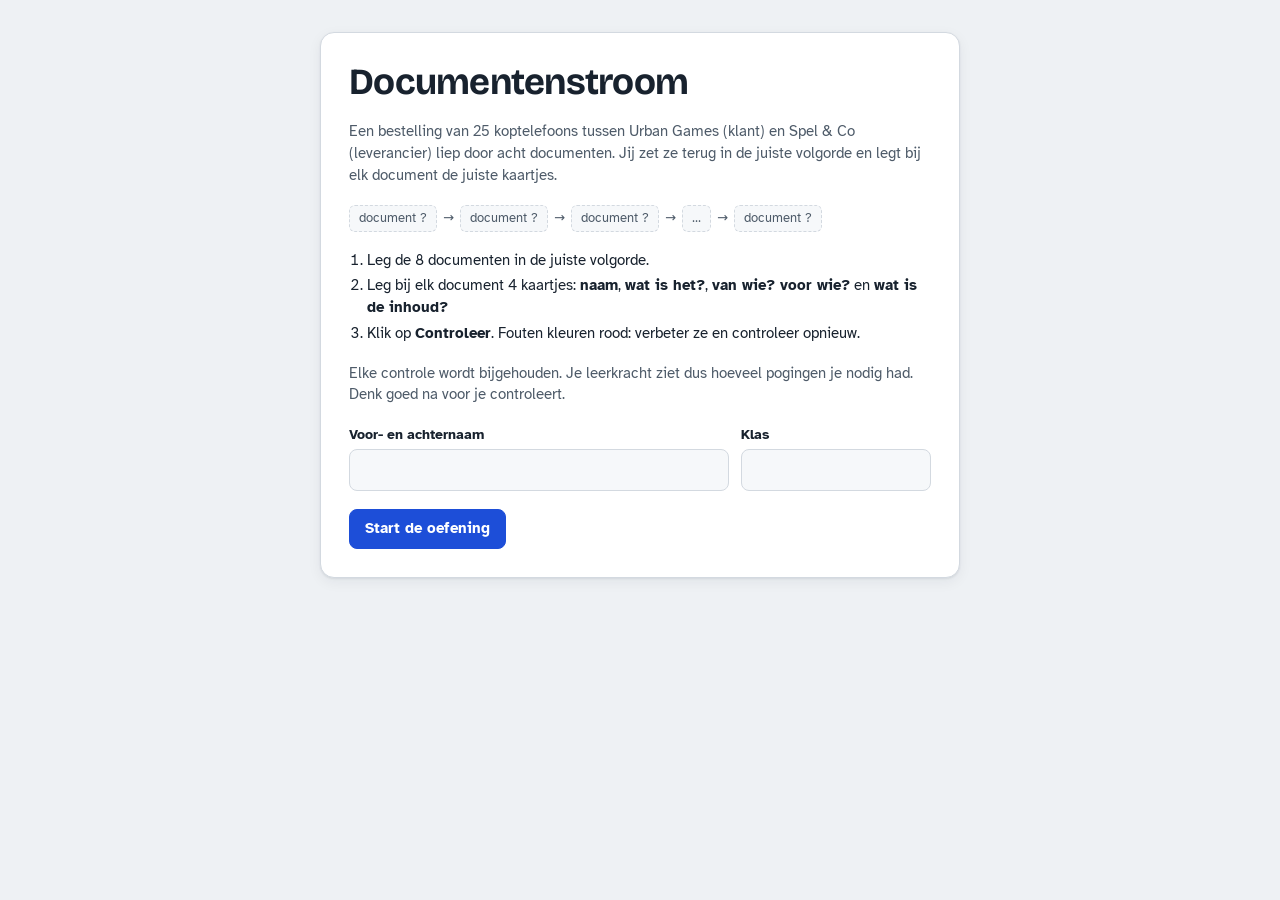
==== index.html @ b7c6a960 "Documentenstroom: evaluatie-app voor leerlingen en leerkrachtoverzicht Leerlingen leggen 8 documente" ====
<!doctype html>
<html lang="nl">
<head>
<meta charset="utf-8">
<meta name="viewport" content="width=device-width, initial-scale=1, viewport-fit=cover">
<title>Documentenstroom</title>
<link rel="preconnect" href="https://fonts.googleapis.com">
<link rel="preconnect" href="https://fonts.gstatic.com" crossorigin>
<link rel="stylesheet" href="https://fonts.googleapis.com/css2?family=Atkinson+Hyperlegible:ital,wght@0,400;0,700;1,400&family=Bricolage+Grotesque:opsz,wght@12..96,600;12..96,800&display=swap">
<link rel="stylesheet" href="css/styles.css">
</head>
<body>

<!-- Startscherm -->
<section id="start" class="screen" hidden>
  <form id="startForm" class="start-card" novalidate>
    <h1>Documentenstroom</h1>
    <p>Een bestelling van 25 koptelefoons tussen Urban Games (klant) en Spel &amp; Co (leverancier) liep door acht documenten. Jij zet ze terug in de juiste volgorde en legt bij elk document de juiste kaartjes.</p>
    <div class="flow-strip" aria-hidden="true">
      <span>document ?</span>→<span>document ?</span>→<span>document ?</span>→<span>…</span>→<span>document ?</span>
    </div>
    <ol class="steps-how">
      <li>Leg de 8 documenten in de juiste volgorde.</li>
      <li>Leg bij elk document 4 kaartjes: <b>naam</b>, <b>wat is het?</b>, <b>van wie? voor wie?</b> en <b>wat is de inhoud?</b></li>
      <li>Klik op <b>Controleer</b>. Fouten kleuren rood: verbeter ze en controleer opnieuw.</li>
    </ol>
    <p>Elke controle wordt bijgehouden. Je leerkracht ziet dus hoeveel pogingen je nodig had. Denk goed na voor je controleert.</p>
    <div id="resumeBox" class="resume" hidden>
      <span id="resumeText"></span>
      <button type="button" class="btn primary" id="resumeBtn">Verder werken</button>
    </div>
    <div class="fields">
      <div class="field">
        <label for="naam">Voor- en achternaam</label>
        <input id="naam" name="naam" autocomplete="name" required>
      </div>
      <div class="field">
        <label for="klas">Klas</label>
        <input id="klas" name="klas" required>
      </div>
    </div>
    <p id="startError" class="form-error" hidden></p>
    <div><button class="btn primary" type="submit" id="startBtn">Start de oefening</button></div>
  </form>
</section>

<!-- Werkblad -->
<div id="work" hidden>
  <header class="topbar">
    <div class="brand">
      <h1>Documentenstroom</h1>
      <small id="who"></small>
    </div>
    <div class="spacer"></div>
    <div class="status">
      <span>Gelegd: <b id="placedCount">0/32</b></span>
      <div class="progress" aria-hidden="true"><span id="progressBar" style="width:0%"></span></div>
      <span>Controle: <b id="attemptCount">0</b></span>
    </div>
    <button class="btn ghost small" type="button" id="handInBtn" hidden>Inleveren</button>
    <button class="btn primary" type="button" id="checkBtn" disabled>Controleer</button>
  </header>

  <main class="workspace" id="workspace">
    <section class="board" aria-label="Documentenstroom">
      <div id="feedback" class="feedback" hidden></div>
      <details class="help" id="help" open>
        <summary>Hoe werkt het?</summary>
        <ol>
          <li><b>Volgorde:</b> sleep een document (of de greep ⠿) naar een andere plaats. Of klik op ⠿ en daarna op de plaats waar het moet komen. De pijltjes werken ook.</li>
          <li><b>Kaartjes:</b> sleep een kaartje uit de stapel naar een vak. Of klik op een kaartje en daarna op een vak (of eerst het vak, dan het kaartje).</li>
          <li>Klik op een document om het groot te bekijken. Met × leg je een kaartje terug op de stapel.</li>
          <li>Kaartjes horen bij hun document: verplaats je een document, dan gaan de kaartjes mee.</li>
        </ol>
      </details>
      <ol class="stream" id="stream"></ol>
    </section>

    <aside class="pool" id="pool" data-drop="pool" aria-label="Stapel kaartjes">
      <div class="pool-head">
        <div class="pool-head-row">
          <h2>Kaartjes</h2>
          <button type="button" class="btn small ghost pool-toggle" id="poolToggle" aria-expanded="true">Verbergen</button>
        </div>
        <div class="tabs" role="tablist" id="tabs"></div>
        <p class="pool-hint" id="poolHint">Kies een kaartje en leg het bij een document.</p>
      </div>
      <div class="pool-list" id="poolList" role="tabpanel"></div>
    </aside>
  </main>
</div>

<!-- Eindscherm -->
<section id="result" class="screen" hidden>
  <div class="result-wrap" id="resultWrap"></div>
</section>

<!-- Vergroot document -->
<div class="modal" id="docModal" hidden>
  <div class="modal-inner" role="dialog" aria-modal="true" aria-labelledby="docModalTitle">
    <div class="modal-bar">
      <strong id="docModalTitle">Document</strong>
      <button class="btn small" type="button" id="docModalClose">Sluiten</button>
    </div>
    <div class="modal-body" id="docModalBody"></div>
  </div>
</div>

<!-- Bevestiging -->
<div class="modal" id="confirmModal" hidden>
  <div class="modal-inner" role="dialog" aria-modal="true" aria-labelledby="confirmTitle">
    <div class="confirm-body">
      <h2 id="confirmTitle">Bevestigen</h2>
      <p id="confirmText"></p>
      <div class="confirm-actions">
        <button class="btn" type="button" id="confirmNo">Annuleren</button>
        <button class="btn primary" type="button" id="confirmYes">Ja</button>
      </div>
    </div>
  </div>
</div>

<div class="toast" id="toast" role="status" hidden></div>

<script src="js/data.js"></script>
<script src="js/core.js"></script>
<script src="js/app.js"></script>
</body>
</html>
---- css/styles.css ----
/* Layout: links de documentenstroom (8 genummerde plaatsen, elk met 4 kaartvakken),
   rechts de stapel kaartjes. Op smallere schermen schuift de stapel onderaan. */
:root {
  --bg: #eef1f4;
  --surface: #ffffff;
  --surface-2: #f6f8fa;
  --line: #d3d9e0;
  --ink: #18222e;
  --ink-2: #4e5b69;
  --accent: #1d4ed8;
  --accent-soft: #dce6fd;

  --t-naam: #334155;   --t-naam-bg: #eef1f5;
  --t-wat: #9a5b00;    --t-wat-bg: #fdf3e1;
  --t-wie: #7c3a8c;    --t-wie-bg: #f6ebf8;
  --t-inhoud: #0f6b63; --t-inhoud-bg: #e3f4f1;

  --ok: #157f3b;  --ok-bg: #e2f5e8;
  --bad: #c0262d; --bad-bg: #fde8e8;
  --warn: #a85d00; --warn-bg: #fff1dc;

  --paper: #ffffff;
  --paper-ink: #1a1a1a;
  --paper-fill: #1f5fbf;
  --paper-head: #f26b3a;

  --f-display: "Bricolage Grotesque", "Segoe UI", system-ui, sans-serif;
  --f-body: "Atkinson Hyperlegible", "Segoe UI", system-ui, sans-serif;
  --f-doc: Calibri, Carlito, "Segoe UI", Arial, sans-serif;

  --r: 10px;
  --shadow: 0 1px 2px rgba(20, 30, 45, .08), 0 4px 14px rgba(20, 30, 45, .06);
}
@media (prefers-color-scheme: dark) {
  :root:not([data-theme="light"]) {
    --bg: #11161d; --surface: #19202a; --surface-2: #1f2834; --line: #2e3a49;
    --ink: #e6ebf1; --ink-2: #9daabb; --accent: #7aa2ff; --accent-soft: #23345c;
    --t-naam: #c4cedb; --t-naam-bg: #252e3a;
    --t-wat: #f2b65a; --t-wat-bg: #3a2c14;
    --t-wie: #d7a2e6; --t-wie-bg: #34233b;
    --t-inhoud: #6fd3c6; --t-inhoud-bg: #163430;
    --ok: #5ed38a; --ok-bg: #173323; --bad: #ff8a8f; --bad-bg: #3d1c1f; --warn: #f2b65a; --warn-bg: #3a2c14;
    --shadow: 0 1px 2px rgba(0,0,0,.4), 0 4px 14px rgba(0,0,0,.3);
    color-scheme: dark;
  }
}
:root[data-theme="dark"] {
  --bg: #11161d; --surface: #19202a; --surface-2: #1f2834; --line: #2e3a49;
  --ink: #e6ebf1; --ink-2: #9daabb; --accent: #7aa2ff; --accent-soft: #23345c;
  --t-naam: #c4cedb; --t-naam-bg: #252e3a;
  --t-wat: #f2b65a; --t-wat-bg: #3a2c14;
  --t-wie: #d7a2e6; --t-wie-bg: #34233b;
  --t-inhoud: #6fd3c6; --t-inhoud-bg: #163430;
  --ok: #5ed38a; --ok-bg: #173323; --bad: #ff8a8f; --bad-bg: #3d1c1f; --warn: #f2b65a; --warn-bg: #3a2c14;
  --shadow: 0 1px 2px rgba(0,0,0,.4), 0 4px 14px rgba(0,0,0,.3);
  color-scheme: dark;
}

* { box-sizing: border-box; }
html, body { margin: 0; }
body {
  background: var(--bg);
  color: var(--ink);
  font: 15px/1.45 var(--f-body);
  -webkit-font-smoothing: antialiased;
}
h1, h2, h3 { font-family: var(--f-display); line-height: 1.15; text-wrap: balance; margin: 0; }
button { font: inherit; color: inherit; }
:focus-visible { outline: 3px solid var(--accent); outline-offset: 2px; }
[hidden] { display: none !important; }

/* ---------- knoppen ---------- */
.btn {
  display: inline-flex; align-items: center; gap: .45em;
  padding: .55em 1em; border-radius: 8px; border: 1px solid var(--line);
  background: var(--surface); cursor: pointer; font-weight: 700; white-space: nowrap;
}
.btn:hover { border-color: var(--ink-2); }
.btn.primary { background: var(--accent); border-color: var(--accent); color: #fff; }
:root[data-theme="dark"] .btn.primary { color: #0b1020; }
@media (prefers-color-scheme: dark) { :root:not([data-theme="light"]) .btn.primary { color: #0b1020; } }
.btn.primary:disabled { opacity: .45; cursor: not-allowed; }
.btn.ghost { background: transparent; }
.btn.small { padding: .3em .7em; font-size: .87em; }

/* ---------- topbalk ---------- */
.topbar {
  position: sticky; top: env(safe-area-inset-top, 0px); z-index: 30;
  display: flex; flex-wrap: wrap; align-items: center; gap: 12px 20px;
  padding: 10px 16px; background: var(--surface); border-bottom: 1px solid var(--line);
}
.brand { display: flex; flex-direction: column; min-width: 0; }
.brand h1 { font-size: 1.25rem; letter-spacing: -.01em; }
.brand small { color: var(--ink-2); font-size: .82rem; }
.topbar .spacer { flex: 1; }
.status { display: flex; align-items: center; gap: 14px; flex-wrap: wrap; font-size: .9rem; color: var(--ink-2); }
.status b { color: var(--ink); font-variant-numeric: tabular-nums; }
.progress { width: 120px; height: 8px; border-radius: 99px; background: var(--surface-2); border: 1px solid var(--line); overflow: hidden; }
.progress > span { display: block; height: 100%; background: var(--accent); transition: width .25s; }

/* ---------- startscherm ---------- */
.screen { padding-block: 32px; padding-inline: 16px; }
.start-card {
  max-width: 640px; margin: 0 auto; background: var(--surface); border: 1px solid var(--line);
  border-radius: 14px; padding: 28px; box-shadow: var(--shadow); display: grid; gap: 18px;
}
.start-card h1 { font-size: clamp(1.7rem, 4vw, 2.3rem); letter-spacing: -.02em; }
.start-card p { margin: 0; color: var(--ink-2); max-width: 60ch; }
.flow-strip { display: flex; flex-wrap: wrap; gap: 6px; align-items: center; font-size: .82rem; color: var(--ink-2); }
.flow-strip span { padding: 3px 9px; border: 1px dashed var(--line); border-radius: 6px; background: var(--surface-2); }
.fields { display: grid; grid-template-columns: 2fr 1fr; gap: 12px; }
.field { display: grid; gap: 4px; }
.field label { font-weight: 700; font-size: .9rem; }
.field input, textarea {
  font: inherit; padding: .6em .75em; border-radius: 8px; border: 1px solid var(--line);
  background: var(--surface-2); color: var(--ink); width: 100%;
}
.steps-how { margin: 0; padding-left: 1.2em; display: grid; gap: 4px; color: var(--ink); }
.resume { padding: 12px 14px; border-radius: 10px; background: var(--accent-soft); display: flex; flex-wrap: wrap; gap: 10px; align-items: center; justify-content: space-between; }
.form-error { color: var(--bad); font-weight: 700; margin: 0; }

/* ---------- werkblad ---------- */
.workspace {
  display: grid; grid-template-columns: minmax(0, 1fr) 360px; gap: 20px;
  padding-block: 18px 40px; padding-inline: 16px; max-width: 1600px; margin: 0 auto;
}
.board { min-width: 0; display: grid; gap: 14px; align-content: start; }

.feedback {
  border-radius: var(--r); padding: 12px 16px; border: 1px solid var(--line); background: var(--surface);
  display: flex; flex-wrap: wrap; gap: 8px 16px; align-items: center; justify-content: space-between;
}
.feedback.good { background: var(--ok-bg); border-color: var(--ok); }
.feedback.bad { background: var(--bad-bg); border-color: var(--bad); }
.feedback p { margin: 0; }

.help { background: var(--surface); border: 1px solid var(--line); border-radius: var(--r); padding: 10px 16px; }
.help summary { cursor: pointer; font-weight: 700; }
.help ol { margin: 8px 0 4px; padding-left: 1.3em; display: grid; gap: 3px; }

.stream { list-style: none; margin: 0; padding: 0; display: grid; gap: 12px; counter-reset: none; }
.row {
  display: grid; grid-template-columns: 52px 168px minmax(0, 1fr); gap: 14px;
  background: var(--surface); border: 1px solid var(--line); border-radius: 12px; padding: 12px;
  position: relative;
}
.row.drop-hover { outline: 3px dashed var(--accent); outline-offset: 2px; }
.row.selected { border-color: var(--accent); box-shadow: 0 0 0 2px var(--accent); }
.row.pos-ok .slot-no { background: var(--ok); color: #fff; border-color: var(--ok); }
.row.pos-bad .slot-no { background: var(--bad); color: #fff; border-color: var(--bad); }

.slot { display: flex; flex-direction: column; align-items: center; gap: 6px; }
.slot-no {
  width: 40px; height: 40px; border-radius: 50%; display: grid; place-items: center;
  font: 800 1.15rem var(--f-display); border: 2px solid var(--line); background: var(--surface-2);
  font-variant-numeric: tabular-nums;
}
.grip {
  width: 40px; min-height: 40px; border-radius: 8px; border: 1px solid var(--line); background: var(--surface-2);
  cursor: grab; display: grid; place-items: center; touch-action: none; font-size: 1.1rem; line-height: 1;
}
.grip:hover { border-color: var(--ink-2); }
.arrow { width: 40px; border: 1px solid var(--line); background: transparent; border-radius: 6px; cursor: pointer; padding: 2px 0; color: var(--ink-2); }
.arrow:disabled { opacity: .3; cursor: default; }

.docbox { display: grid; gap: 8px; align-content: start; }
.thumb {
  display: block; width: 168px; height: 226px; overflow: hidden; position: relative; padding: 0;
  border: 1px solid var(--line); border-radius: 6px; background: var(--paper); cursor: zoom-in;
}
.thumb .paper { transform: scale(.2625); transform-origin: top left; pointer-events: none; }
.thumb .zoom-hint {
  position: absolute; right: 6px; bottom: 6px; background: rgba(15, 23, 42, .78); color: #fff;
  font-size: .72rem; padding: 2px 7px; border-radius: 99px;
}

.zones { display: grid; grid-template-columns: repeat(3, minmax(0, 1fr)); gap: 10px; align-content: start; }

.zone {
  border: 2px dashed var(--line); border-radius: 9px; min-height: 64px; display: flex; flex-direction: column;
  background: var(--surface-2);
}
.zone.naam { min-height: 46px; }
.zone .zone-empty {
  flex: 1; display: flex; align-items: center; justify-content: center; gap: 6px; padding: 8px;
  background: transparent; border: 0; cursor: pointer; color: var(--ink-2); font-size: .82rem; text-align: center;
  border-radius: 7px;
}
.zone .zone-empty:hover { background: var(--accent-soft); color: var(--ink); }
.zone.filled { border-style: solid; border-color: transparent; background: transparent; }
.zone.target { border-color: var(--accent); background: var(--accent-soft); }
.zone.drop-hover { border-color: var(--accent); border-style: solid; background: var(--accent-soft); }
.zone.ok .card { box-shadow: 0 0 0 2px var(--ok); }
.zone.bad .card { box-shadow: 0 0 0 2px var(--bad); }
.zone .mark { font-size: .78rem; font-weight: 700; padding: 2px 4px 0; }
.zone.ok .mark { color: var(--ok); }
.zone.bad .mark { color: var(--bad); }

/* ---------- kaartjes ---------- */
.card {
  display: block; width: 100%; text-align: left; cursor: grab; padding: 8px 10px 9px;
  border-radius: 8px; border: 1px solid var(--line); background: var(--surface); box-shadow: var(--shadow);
  font-size: .84rem; line-height: 1.35; position: relative; touch-action: manipulation;
}
.card:hover { border-color: var(--ink-2); }
.card.selected { box-shadow: 0 0 0 3px var(--accent); border-color: var(--accent); }
.card .chip {
  display: inline-block; font-size: .68rem; font-weight: 700; letter-spacing: .05em; text-transform: uppercase;
  padding: 1px 7px; border-radius: 99px; margin-bottom: 4px;
}
.card p { margin: 0 0 .35em; }
.card p:last-child { margin-bottom: 0; }
.card ul { margin: .2em 0 .4em; padding-left: 1.1em; }
.card ul.steps { list-style: none; padding-left: 0; }
.card ul.steps li { margin: 1px 0; }
.card.t-naam { font: 700 1rem var(--f-display); padding: 9px 12px; }
.card.t-naam .chip { display: none; }
.t-naam .chip, .chip.t-naam { background: var(--t-naam-bg); color: var(--t-naam); }
.t-wat .chip, .chip.t-wat { background: var(--t-wat-bg); color: var(--t-wat); }
.t-wie .chip, .chip.t-wie { background: var(--t-wie-bg); color: var(--t-wie); }
.t-inhoud .chip, .chip.t-inhoud { background: var(--t-inhoud-bg); color: var(--t-inhoud); }
.card.t-wat { border-left: 4px solid var(--t-wat); }
.card.t-wie { border-left: 4px solid var(--t-wie); }
.card.t-inhoud { border-left: 4px solid var(--t-inhoud); }
.card.t-naam { border-left: 4px solid var(--t-naam); }
.zone .card { box-shadow: none; }
.zone .card .remove {
  position: absolute; top: 4px; right: 4px; width: 22px; height: 22px; border-radius: 50%;
  border: 1px solid var(--line); background: var(--surface); font-size: .8rem; line-height: 1; cursor: pointer;
  display: grid; place-items: center; color: var(--ink-2);
}
.zone .card.t-naam .remove { top: 50%; transform: translateY(-50%); }

/* ---------- stapel ---------- */
.pool {
  position: sticky; top: calc(env(safe-area-inset-top, 0px) + 76px); align-self: start;
  max-height: calc(100vh - 96px); display: flex; flex-direction: column;
  background: var(--surface); border: 1px solid var(--line); border-radius: 12px; overflow: hidden;
}
.pool.drop-hover { outline: 3px dashed var(--accent); }
.pool-head { padding: 12px 14px 8px; border-bottom: 1px solid var(--line); display: grid; gap: 8px; }
.pool-head h2 { font-size: 1.05rem; }
.pool-head .pool-toggle { display: none; }
.tabs { display: grid; grid-template-columns: repeat(4, 1fr); gap: 4px; }
.tab {
  border: 1px solid var(--line); background: var(--surface-2); border-radius: 7px; padding: 5px 4px;
  cursor: pointer; font-size: .78rem; font-weight: 700; display: grid; justify-items: center; gap: 1px; line-height: 1.15;
}
.tab .count { font-variant-numeric: tabular-nums; font-size: .74rem; color: var(--ink-2); font-weight: 400; }
.tab[aria-selected="true"] { border-color: var(--accent); background: var(--accent-soft); }
.tab.t-naam[aria-selected="true"] { border-color: var(--t-naam); }
.tab.t-wat[aria-selected="true"] { border-color: var(--t-wat); }
.tab.t-wie[aria-selected="true"] { border-color: var(--t-wie); }
.tab.t-inhoud[aria-selected="true"] { border-color: var(--t-inhoud); }
.pool-hint { font-size: .8rem; color: var(--ink-2); margin: 0; }
.pool-list { overflow-y: auto; padding: 12px 14px 16px; display: grid; gap: 10px; align-content: start; flex: 1; }
.pool-empty { color: var(--ink-2); font-size: .9rem; text-align: center; padding: 20px 8px; }

/* ---------- slepen ---------- */
.drag-ghost {
  position: fixed; z-index: 100; pointer-events: none; opacity: .92; transform: rotate(-1.5deg);
  box-shadow: 0 12px 30px rgba(0, 0, 0, .25);
}
body.dragging, body.dragging * { cursor: grabbing !important; user-select: none; }
body.dragging .dragging-src { opacity: .35; }

/* ---------- modaal ---------- */
.modal {
  position: fixed; inset: 0; z-index: 80; background: rgba(10, 15, 25, .6);
  display: grid; place-items: center; padding: 16px;
}
.modal-inner {
  background: var(--surface); border-radius: 12px; max-width: 100%; max-height: 100%;
  display: flex; flex-direction: column; overflow: hidden; box-shadow: 0 20px 60px rgba(0,0,0,.35);
}
.modal-bar { display: flex; justify-content: space-between; align-items: center; gap: 12px; padding: 10px 14px; border-bottom: 1px solid var(--line); }
.modal-body { overflow: auto; padding: 16px; background: var(--surface-2); }
.modal-body .paper { margin: 0 auto; box-shadow: var(--shadow); }
.confirm-body { padding: 18px; display: grid; gap: 14px; max-width: 480px; }
.confirm-body p { margin: 0; }
.confirm-actions { display: flex; gap: 10px; justify-content: flex-end; flex-wrap: wrap; }

/* ---------- eindscherm ---------- */
.result-wrap { max-width: 980px; margin: 0 auto; display: grid; gap: 18px; }
.result-head { background: var(--surface); border: 1px solid var(--line); border-radius: 14px; padding: 24px; display: grid; gap: 10px; }
.result-head h1 { font-size: clamp(1.5rem, 3.5vw, 2rem); }
.kpis { display: flex; flex-wrap: wrap; gap: 10px; }
.kpi { border: 1px solid var(--line); border-radius: 10px; padding: 8px 14px; background: var(--surface-2); }
.kpi b { display: block; font: 800 1.35rem var(--f-display); font-variant-numeric: tabular-nums; }
.kpi span { font-size: .8rem; color: var(--ink-2); }
.code-box { background: var(--surface); border: 2px solid var(--accent); border-radius: 14px; padding: 20px; display: grid; gap: 10px; }
.code-box textarea { font: .78rem/1.4 ui-monospace, Consolas, monospace; min-height: 90px; resize: vertical; word-break: break-all; }
.code-actions { display: flex; gap: 10px; flex-wrap: wrap; align-items: center; }
.copied { color: var(--ok); font-weight: 700; }

.matrix-wrap { overflow-x: auto; background: var(--surface); border: 1px solid var(--line); border-radius: 12px; }
table.matrix { border-collapse: collapse; width: 100%; font-size: .88rem; }
.matrix th, .matrix td { padding: 7px 10px; border-bottom: 1px solid var(--line); text-align: left; white-space: nowrap; }
.matrix th { font-size: .76rem; text-transform: uppercase; letter-spacing: .04em; color: var(--ink-2); background: var(--surface-2); }
.matrix td.c, .matrix th.c { text-align: center; }
.pill { display: inline-block; min-width: 2.2em; text-align: center; padding: 1px 8px; border-radius: 99px; font-weight: 700; font-size: .8rem; font-variant-numeric: tabular-nums; }
.pill.good { background: var(--ok-bg); color: var(--ok); }
.pill.ok { background: var(--accent-soft); color: var(--accent); }
.pill.warn { background: var(--warn-bg); color: var(--warn); }
.pill.bad { background: var(--bad-bg); color: var(--bad); }
.pill.none { background: var(--surface-2); color: var(--ink-2); }
.legend { display: flex; flex-wrap: wrap; gap: 10px; font-size: .82rem; color: var(--ink-2); align-items: center; }

/* ---------- toast ---------- */
.toast {
  position: fixed; left: 50%; bottom: calc(20px + env(safe-area-inset-bottom, 0px)); transform: translateX(-50%);
  background: var(--ink); color: var(--bg); padding: 10px 16px; border-radius: 10px; z-index: 120;
  font-weight: 700; max-width: calc(100% - 32px); box-shadow: var(--shadow);
}

/* ---------- documenten (papier, altijd licht) ---------- */
.paper {
  width: 640px; background: var(--paper); color: var(--paper-ink); font: 14px/1.4 var(--f-doc);
  padding: 34px 38px 26px; min-height: 860px; display: flex; flex-direction: column; text-align: left;
}
.paper p { margin: 0 0 .8em; }
.paper .blank { letter-spacing: .05em; color: #555; }
.paper .fill { color: var(--paper-fill); }
.paper .logo { width: 92px; height: auto; }
.paper .sig { height: 52px; width: auto; display: block; margin: 6px 0 2px; }
.paper .doc-head { display: flex; justify-content: space-between; align-items: flex-start; margin-bottom: 18px; }
.paper .doc-title { font-weight: 700; font-size: 16px; display: flex; gap: 14px; align-items: baseline; flex-wrap: wrap; }
.paper .doc-title .fill { font-weight: 400; font-size: 18px; }
.paper .doc-title .sub { flex-basis: 100%; font-weight: 400; font-size: 15px; color: #444; margin-top: -4px; }
.paper .doc-title.xl { font-size: 26px; }
.paper .addr-row { display: flex; justify-content: space-between; align-items: flex-end; gap: 20px; margin-bottom: 20px; }
.paper .addr { font-size: 15px; line-height: 1.45; }
.paper .addr.right { text-align: right; }
.paper .meta-list { display: grid; gap: 2px; margin: 0 0 16px; }
.paper .meta-list div { display: grid; grid-template-columns: 190px 1fr; }
.paper .meta-list .fill { font-size: 16px; }
.paper .small { font-size: 13px; }
.paper .lead { font-size: 17px; font-weight: 600; line-height: 1.3; }
.paper table.t { border-collapse: collapse; width: 100%; margin: 4px 0 14px; font-size: 13px; }
.paper .t th { background: var(--paper-head); color: #1a1a1a; font-weight: 600; padding: 4px 6px; border: 1px solid #555; text-align: center; line-height: 1.2; }
.paper .t td { border: 1px solid #555; padding: 3px 6px; }
.paper .t td.n { text-align: right; }
.paper .t td.c { text-align: center; }
.paper .t td.big { font-size: 17px; text-align: center; }
.paper .t.plain th { background: #fff; border-color: #222; }
.paper .t.mini { width: auto; min-width: 300px; }
.paper .right-block { margin-left: auto; }
.paper .total { display: flex; justify-content: flex-end; gap: 20px; margin: 0 0 14px; font-size: 15px; }
.paper .total.big { font-size: 19px; }
.paper .pay { display: grid; grid-template-columns: 200px 30px 140px; margin: 6px 0 16px auto; border: 1px solid #555; font-size: 14px; }
.paper .pay span:first-child { background: var(--paper-head); padding: 3px 8px; font-weight: 700; }
.paper .pay span, .paper .pay b { padding: 3px 8px; }
.paper .pay b { text-align: right; }
.paper .sign-row { display: grid; grid-template-columns: 1fr 1fr; gap: 20px; margin: 10px 0 16px; padding: 8px 10px; border: 1px solid #ddd; border-radius: 10px; }
.paper .sign-lbl { display: flex; gap: 14px; font-size: 13px; }
.paper .sign-solo { margin: 10px 0 18px; }
.paper .sign-solo .sign-lbl { font-size: 15px; gap: 26px; }
.paper .sign-solo .sig { margin-left: 170px; }
.paper .doc-foot { margin-top: auto; font-size: 12.5px; padding-top: 14px; }
.paper .foot-top { display: flex; justify-content: space-between; border-top: 1.5px solid #333; border-bottom: 1px solid #333; padding: 2px 0; font-size: 14px; }
.paper .foot-grid { display: grid; grid-template-columns: 1fr 1fr; padding-top: 4px; line-height: 1.55; }
.paper .foot-grid .r { text-align: right; }
.paper .mail-head { border-left: 3px solid #c8ccd2; padding: 4px 0 4px 14px; margin: 0 0 22px; line-height: 1.6; }
.paper .mail ul { margin: -.4em 0 .8em; }
.paper .letter-meta { margin-bottom: 20px; line-height: 1.6; }

/* ---------- responsief ---------- */
@media (max-width: 1240px) {
  .workspace { grid-template-columns: minmax(0, 1fr); padding-bottom: 46vh; }
  .pool {
    position: fixed; left: 0; right: 0; bottom: 0; top: auto; z-index: 40; max-height: 44vh;
    border-radius: 14px 14px 0 0; border-bottom: 0; box-shadow: 0 -8px 30px rgba(0,0,0,.15);
    padding-bottom: env(safe-area-inset-bottom, 0px);
  }
  .pool.collapsed { max-height: none; }
  .pool.collapsed .pool-list, .pool.collapsed .pool-hint { display: none; }
  .pool-head .pool-toggle { display: inline-flex; }
  .pool-head-row { display: flex; justify-content: space-between; align-items: center; gap: 8px; }
  .pool-list { grid-template-columns: repeat(auto-fill, minmax(230px, 1fr)); }
  .workspace.pool-collapsed { padding-bottom: 140px; }
}
@media (max-width: 860px) {
  .row { grid-template-columns: 44px minmax(0, 1fr); }
  .row .zones { grid-column: 1 / -1; grid-template-columns: minmax(0, 1fr); }
  .docbox { grid-template-columns: 168px minmax(0, 1fr); align-items: start; }
  .slot-no { width: 34px; height: 34px; font-size: 1rem; }
  .grip, .arrow { width: 34px; }
}
@media (max-width: 520px) {
  .fields { grid-template-columns: 1fr; }
  .docbox { grid-template-columns: minmax(0, 1fr); }
  .thumb { width: 100%; max-width: 168px; }
  .progress { display: none; }
}
@media (prefers-reduced-motion: reduce) {
  * { transition: none !important; animation: none !important; }
}
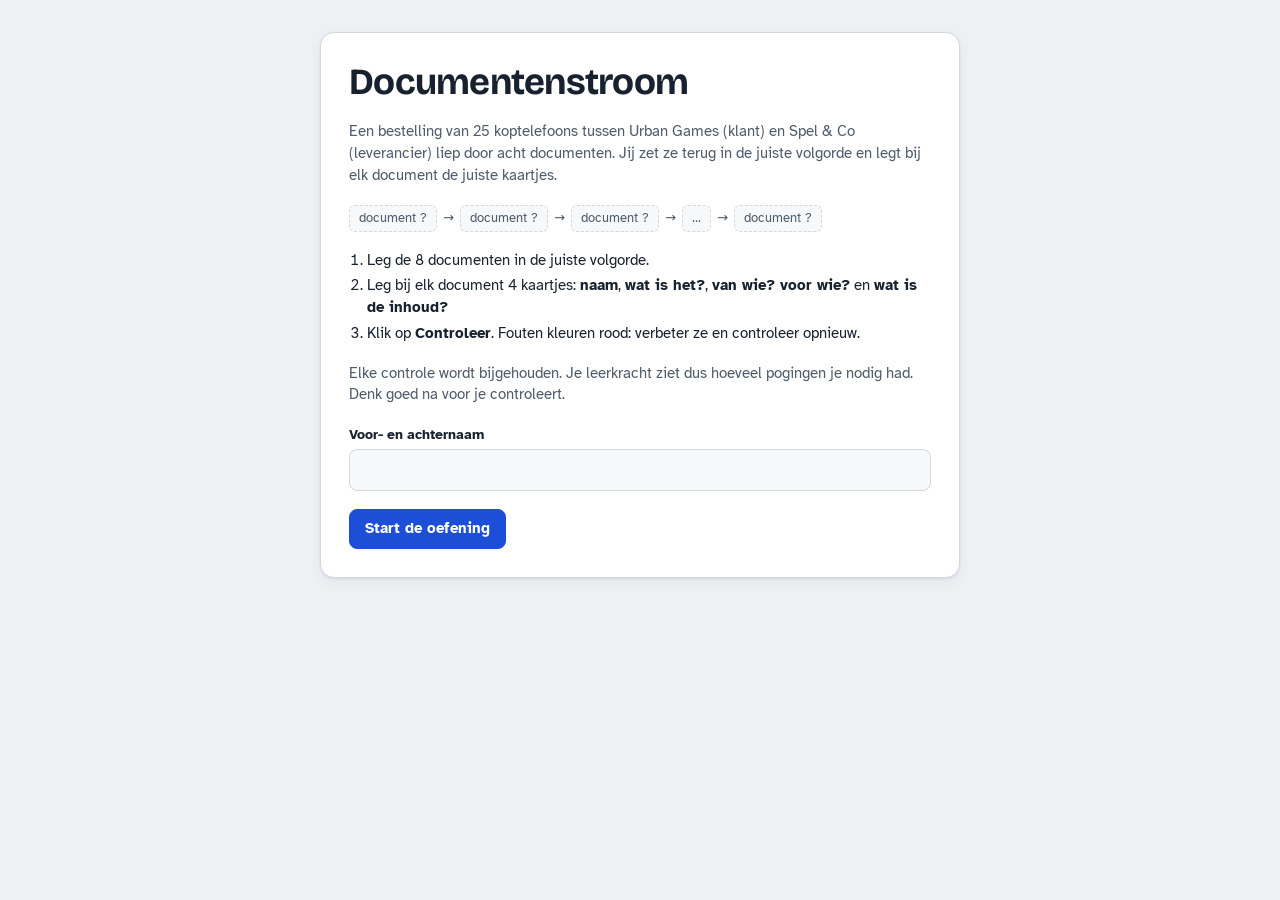
==== commit d3367e40: "Klas weglaten, oud kaartje terug naar stapel, groen kader per juiste categorie - Startscherm vraagt " ====
--- a/index.html
+++ b/index.html
@@ -29,15 +29,9 @@
       <span id="resumeText"></span>
       <button type="button" class="btn primary" id="resumeBtn">Verder werken</button>
     </div>
-    <div class="fields">
-      <div class="field">
-        <label for="naam">Voor- en achternaam</label>
-        <input id="naam" name="naam" autocomplete="name" required>
-      </div>
-      <div class="field">
-        <label for="klas">Klas</label>
-        <input id="klas" name="klas" required>
-      </div>
+    <div class="field">
+      <label for="naam">Voor- en achternaam</label>
+      <input id="naam" name="naam" autocomplete="name" required>
     </div>
     <p id="startError" class="form-error" hidden></p>
     <div><button class="btn primary" type="submit" id="startBtn">Start de oefening</button></div>
--- a/css/styles.css
+++ b/css/styles.css
@@ -248,6 +248,8 @@
 }
 .tab .count { font-variant-numeric: tabular-nums; font-size: .74rem; color: var(--ink-2); font-weight: 400; }
 .tab[aria-selected="true"] { border-color: var(--accent); background: var(--accent-soft); }
+.tabs .tab.all-ok { border: 2px solid var(--ok); background: var(--ok-bg); }
+.tab.all-ok .count { color: var(--ok); font-weight: 700; }
 .tab.t-naam[aria-selected="true"] { border-color: var(--t-naam); }
 .tab.t-wat[aria-selected="true"] { border-color: var(--t-wat); }
 .tab.t-wie[aria-selected="true"] { border-color: var(--t-wie); }
@@ -292,6 +294,16 @@
 .code-box textarea { font: .78rem/1.4 ui-monospace, Consolas, monospace; min-height: 90px; resize: vertical; word-break: break-all; }
 .code-actions { display: flex; gap: 10px; flex-wrap: wrap; align-items: center; }
 .copied { color: var(--ok); font-weight: 700; }
+.code-actions .spacer { flex: 1; }
+.teacher-box { display: grid; gap: 12px; }
+.teacher-box[open] > *:not(summary) { margin-top: 12px; }
+.teacher-box textarea { font: .75rem/1.4 ui-monospace, Consolas, monospace; min-height: 70px; word-break: break-all; }
+.attempts { display: grid; gap: 8px; }
+.attempt { border: 1px solid var(--line); border-radius: 10px; padding: 8px 12px; background: var(--surface-2); }
+.attempt h3 { font-size: .95rem; }
+.attempt ul { margin: 6px 0 0; padding-left: 1.2em; font-size: .86rem; }
+.attempt p { margin: 4px 0 0; color: var(--ok); }
+.muted { color: var(--ink-2); font-size: .85rem; margin: 0; }
 
 .matrix-wrap { overflow-x: auto; background: var(--surface); border: 1px solid var(--line); border-radius: 12px; }
 table.matrix { border-collapse: collapse; width: 100%; font-size: .88rem; }
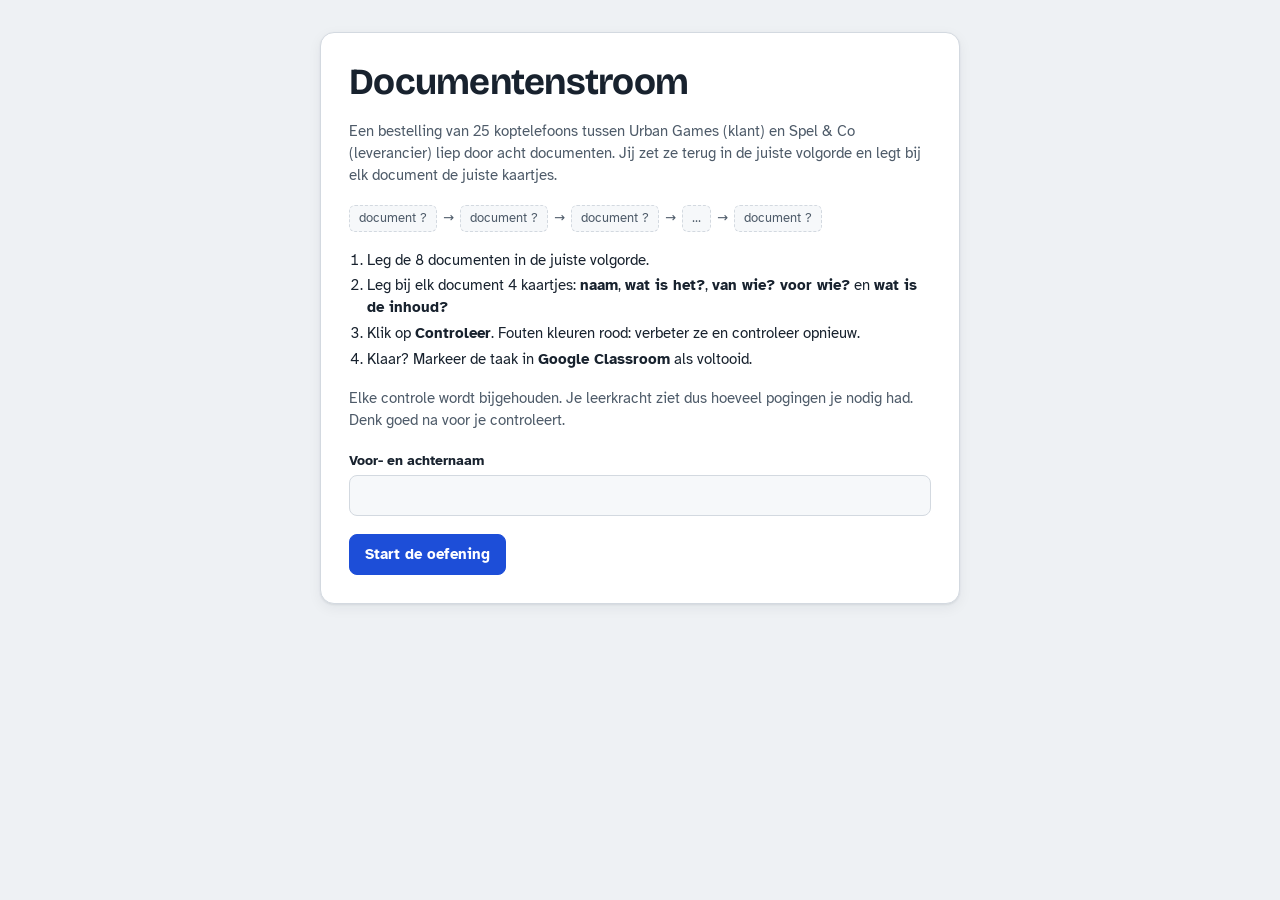
==== commit 7e88eb44: "Eindscherm: link naar de Classroom-taak, geen live vernieuwen meer Co-Authored-By: Claude Opus 5.5 <" ====
--- a/index.html
+++ b/index.html
@@ -23,16 +23,24 @@
       <li>Leg de 8 documenten in de juiste volgorde.</li>
       <li>Leg bij elk document 4 kaartjes: <b>naam</b>, <b>wat is het?</b>, <b>van wie? voor wie?</b> en <b>wat is de inhoud?</b></li>
       <li>Klik op <b>Controleer</b>. Fouten kleuren rood: verbeter ze en controleer opnieuw.</li>
+      <li>Klaar? Markeer de taak in <b>Google Classroom</b> als voltooid.</li>
     </ol>
     <p>Elke controle wordt bijgehouden. Je leerkracht ziet dus hoeveel pogingen je nodig had. Denk goed na voor je controleert.</p>
     <div id="resumeBox" class="resume" hidden>
       <span id="resumeText"></span>
       <button type="button" class="btn primary" id="resumeBtn">Verder werken</button>
     </div>
-    <div class="field">
-      <label for="naam">Voor- en achternaam</label>
-      <input id="naam" name="naam" autocomplete="name" required>
+    <div class="fields">
+      <div class="field">
+        <label for="naam">Voor- en achternaam</label>
+        <input id="naam" name="naam" autocomplete="name" required>
+      </div>
+      <div class="field" id="pinField" hidden>
+        <label for="pin">Pincode (4 cijfers)</label>
+        <input id="pin" name="pin" inputmode="numeric" pattern="[0-9]{4}" maxlength="4" autocomplete="off">
+      </div>
     </div>
+    <p id="pinHelp" class="muted" hidden>Kies zelf een pincode en onthoud ze. Met je naam en pincode kan je later verder werken, ook op een andere computer.</p>
     <p id="startError" class="form-error" hidden></p>
     <div><button class="btn primary" type="submit" id="startBtn">Start de oefening</button></div>
   </form>
@@ -50,6 +58,7 @@
       <span>Gelegd: <b id="placedCount">0/32</b></span>
       <div class="progress" aria-hidden="true"><span id="progressBar" style="width:0%"></span></div>
       <span>Controle: <b id="attemptCount">0</b></span>
+      <span id="syncStatus" class="sync" hidden></span>
     </div>
     <button class="btn ghost small" type="button" id="handInBtn" hidden>Inleveren</button>
     <button class="btn primary" type="button" id="checkBtn" disabled>Controleer</button>
@@ -116,6 +125,7 @@
 
 <div class="toast" id="toast" role="status" hidden></div>
 
+<script src="js/config.js"></script>
 <script src="js/data.js"></script>
 <script src="js/core.js"></script>
 <script src="js/app.js"></script>
--- a/css/styles.css
+++ b/css/styles.css
@@ -75,6 +75,7 @@
   padding: .55em 1em; border-radius: 8px; border: 1px solid var(--line);
   background: var(--surface); cursor: pointer; font-weight: 700; white-space: nowrap;
 }
+a.btn { text-decoration: none; }
 .btn:hover { border-color: var(--ink-2); }
 .btn.primary { background: var(--accent); border-color: var(--accent); color: #fff; }
 :root[data-theme="dark"] .btn.primary { color: #0b1020; }
@@ -304,6 +305,12 @@
 .attempt ul { margin: 6px 0 0; padding-left: 1.2em; font-size: .86rem; }
 .attempt p { margin: 4px 0 0; color: var(--ok); }
 .muted { color: var(--ink-2); font-size: .85rem; margin: 0; }
+.sync { font-size: .82rem; padding: 2px 9px; border-radius: 99px; background: var(--surface-2); border: 1px solid var(--line); }
+.sync.ok { color: var(--ok); border-color: var(--ok); background: var(--ok-bg); }
+.sync.busy { color: var(--ink-2); }
+.sync.err { color: var(--bad); border-color: var(--bad); background: var(--bad-bg); }
+.fields { grid-template-columns: 2fr 1fr; }
+.fields.single { grid-template-columns: 1fr; }
 
 .matrix-wrap { overflow-x: auto; background: var(--surface); border: 1px solid var(--line); border-radius: 12px; }
 table.matrix { border-collapse: collapse; width: 100%; font-size: .88rem; }
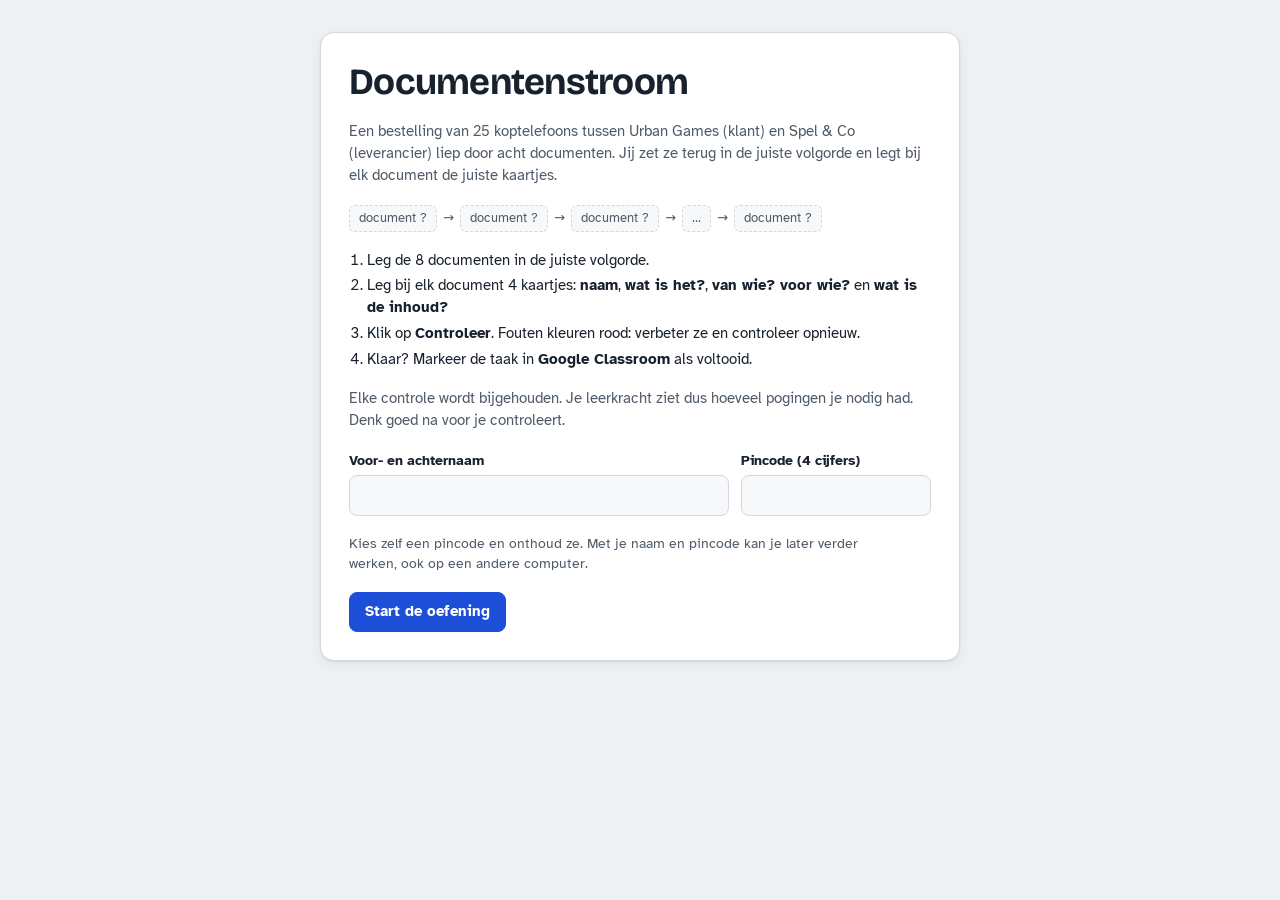
==== commit 8d472f9a: "Herkansing volledig loskoppelen van de basisversie Browsers bewaarden js/app.js tot 10 minuten in hu" ====
--- a/index.html
+++ b/index.html
@@ -7,7 +7,7 @@
 <link rel="preconnect" href="https://fonts.googleapis.com">
 <link rel="preconnect" href="https://fonts.gstatic.com" crossorigin>
 <link rel="stylesheet" href="https://fonts.googleapis.com/css2?family=Atkinson+Hyperlegible:ital,wght@0,400;0,700;1,400&family=Bricolage+Grotesque:opsz,wght@12..96,600;12..96,800&display=swap">
-<link rel="stylesheet" href="css/styles.css">
+<link rel="stylesheet" href="css/styles.css?v=20261020">
 </head>
 <body>
 
@@ -125,9 +125,9 @@
 
 <div class="toast" id="toast" role="status" hidden></div>
 
-<script src="js/config.js"></script>
-<script src="js/data.js"></script>
-<script src="js/core.js"></script>
-<script src="js/app.js"></script>
+<script src="js/config.js?v=20261020"></script>
+<script src="js/data.js?v=20261020"></script>
+<script src="js/core.js?v=20261020"></script>
+<script src="js/app.js?v=20261020"></script>
 </body>
 </html>
--- a/css/styles.css
+++ b/css/styles.css
@@ -134,6 +134,11 @@
 .feedback.good { background: var(--ok-bg); border-color: var(--ok); }
 .feedback.bad { background: var(--bad-bg); border-color: var(--bad); }
 .feedback p { margin: 0; }
+.type-score { list-style: none; margin: 8px 0; padding: 0; display: flex; flex-wrap: wrap; gap: 6px; }
+.type-score li { display: flex; gap: 8px; align-items: baseline; padding: 4px 10px; border-radius: 8px; background: var(--surface); border: 1px solid var(--line); font-size: .9rem; }
+.type-score li b { font-variant-numeric: tabular-nums; }
+.type-score li.ok { border-color: var(--ok); color: var(--ok); }
+.feedback .type-score, .feedback .type-score ~ p { flex-basis: 100%; }
 
 .help { background: var(--surface); border: 1px solid var(--line); border-radius: var(--r); padding: 10px 16px; }
 .help summary { cursor: pointer; font-weight: 700; }
@@ -323,6 +328,9 @@
 .pill.warn { background: var(--warn-bg); color: var(--warn); }
 .pill.bad { background: var(--bad-bg); color: var(--bad); }
 .pill.none { background: var(--surface-2); color: var(--ink-2); }
+.matrix.rounds small { margin-left: 6px; font-weight: 700; font-size: .76rem; font-variant-numeric: tabular-nums; }
+.matrix.rounds small.up { color: var(--ok); }
+.matrix.rounds small.down { color: var(--bad); }
 .legend { display: flex; flex-wrap: wrap; gap: 10px; font-size: .82rem; color: var(--ink-2); align-items: center; }
 
 /* ---------- toast ---------- */
